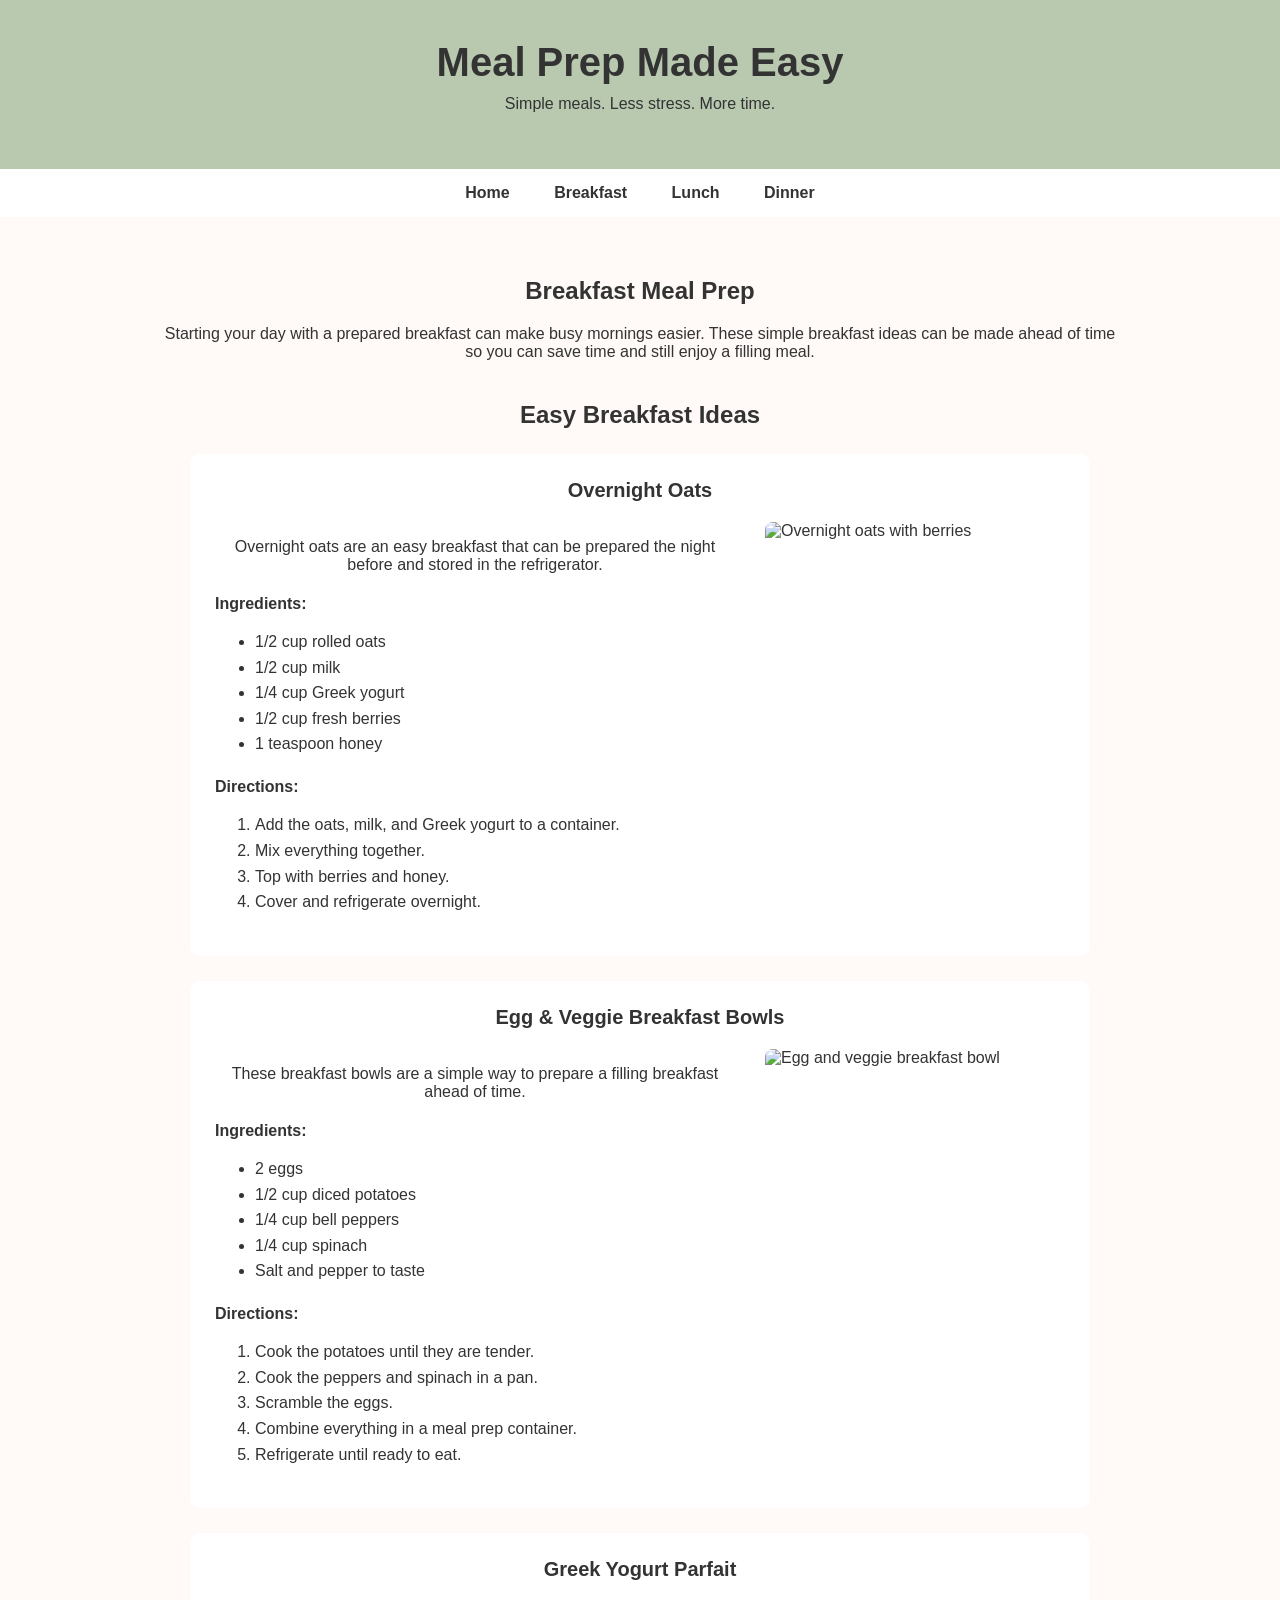
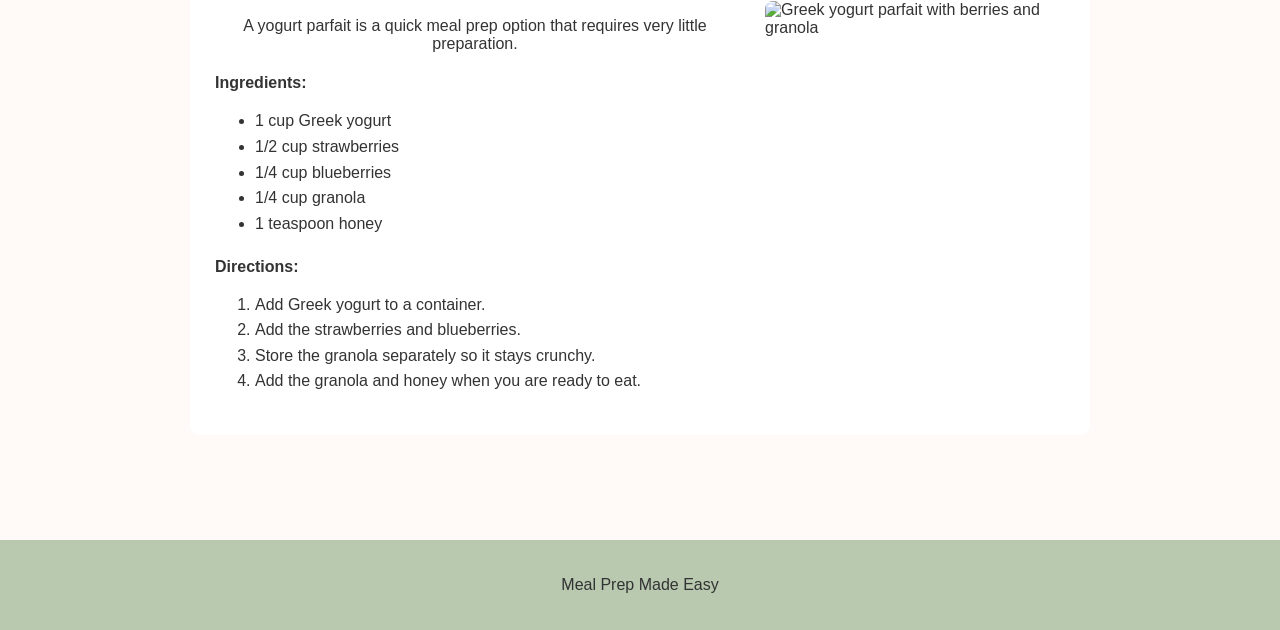
==== breakfast.html @ dcb0118f "Add files via upload" ====
<!DOCTYPE html>
<html lang="en">
<head>
    <meta charset="UTF-8">
    <meta name="viewport" content="width=device-width, initial-scale=1.0">
    <meta name="description" content="Simple breakfast meal prep ideas for easy and convenient mornings.">
    <title>Breakfast | Meal Prep Made Easy</title>
    <link rel="stylesheet" href="style.css">
</head>

<body>
    <header>
        <h1>Meal Prep Made Easy</h1>
        <p>Simple meals. Less stress. More time.</p>
    </header>

    <nav>
        <a href="index.html">Home</a>
        <a href="breakfast.html">Breakfast</a>
        <a href="lunch.html">Lunch</a>
        <a href="#">Dinner</a>
    </nav>

    <main>
        <section class="intro">
            <h2>Breakfast Meal Prep</h2>
            <p>
                Starting your day with a prepared breakfast can make busy
                mornings easier. These simple breakfast ideas can be made
                ahead of time so you can save time and still enjoy a
                filling meal.
            </p>
        </section>

        <section class="recipes">
    <h2>Easy Breakfast Ideas</h2>

    <div class="recipe">
        <h3>Overnight Oats</h3>
        <div class="recipe-content">
    <div class="recipe-text">
        <p>
            Overnight oats are an easy breakfast that can be prepared the
            night before and stored in the refrigerator.
        </p>

        <h4>Ingredients:</h4>
        <ul>
            <li>1/2 cup rolled oats</li>
            <li>1/2 cup milk</li>
            <li>1/4 cup Greek yogurt</li>
            <li>1/2 cup fresh berries</li>
            <li>1 teaspoon honey</li>
        </ul>

        <h4>Directions:</h4>
        <ol>
            <li>Add the oats, milk, and Greek yogurt to a container.</li>
            <li>Mix everything together.</li>
            <li>Top with berries and honey.</li>
            <li>Cover and refrigerate overnight.</li>
        </ol>
        </div>

    <img class="recipe-img" src="images/overnight-oats.jpg" alt="Overnight oats with berries">
</div>
    </div>

    <div class="recipe">
        <h3>Egg & Veggie Breakfast Bowls</h3>
        <div class="recipe-content">
    <div class="recipe-text">
        <p>
            These breakfast bowls are a simple way to prepare a filling
            breakfast ahead of time.
        </p>

        <h4>Ingredients:</h4>
        <ul>
            <li>2 eggs</li>
            <li>1/2 cup diced potatoes</li>
            <li>1/4 cup bell peppers</li>
            <li>1/4 cup spinach</li>
            <li>Salt and pepper to taste</li>
        </ul>

        <h4>Directions:</h4>
        <ol>
            <li>Cook the potatoes until they are tender.</li>
            <li>Cook the peppers and spinach in a pan.</li>
            <li>Scramble the eggs.</li>
            <li>Combine everything in a meal prep container.</li>
            <li>Refrigerate until ready to eat.</li>
        </ol>
        </div>

    <img class="recipe-img" src="images/veggie-bowl.jpg" alt="Egg and veggie breakfast bowl">
</div>
    </div>

    <div class="recipe">
        <h3>Greek Yogurt Parfait</h3>
        <div class="recipe-content">
    <div class="recipe-text">
        <p>
            A yogurt parfait is a quick meal prep option that requires
            very little preparation.
        </p>

        <h4>Ingredients:</h4>
        <ul>
            <li>1 cup Greek yogurt</li>
            <li>1/2 cup strawberries</li>
            <li>1/4 cup blueberries</li>
            <li>1/4 cup granola</li>
            <li>1 teaspoon honey</li>
        </ul>

        <h4>Directions:</h4>
        <ol>
            <li>Add Greek yogurt to a container.</li>
            <li>Add the strawberries and blueberries.</li>
            <li>Store the granola separately so it stays crunchy.</li>
            <li>Add the granola and honey when you are ready to eat.</li>
        </ol>
        </div>

    <img class="recipe-img" src="images/yogurt-parfait.jpg" alt="Greek yogurt parfait with berries and granola">
</div>
    </div>
</section>
    </main>

    <footer>
        <p>Meal Prep Made Easy</p>
    </footer>
</body>
</html>
---- style.css ----
* {
    box-sizing: border-box;
}

body {
    margin: 0;
    font-family: Arial, sans-serif;
    background-color: #fffaf7;
    color: #333333;
}

header {
    text-align: center;
    padding: 40px 20px;
    background-color: #b8c9b0;
}

header h1 {
    margin: 0;
    font-size: 2.5em;
}

header p {
    margin-top: 10px;
}

nav {
    text-align: center;
    padding: 15px;
    background-color: #ffffff;
}

nav a {
    color: #333333;
    text-decoration: none;
    margin: 0 20px;
    font-weight: bold;
}

nav a:hover {
    text-decoration: underline;
}

main {
    max-width: 1000px;
    margin: auto;
    padding: 40px 20px;
}

.intro {
    text-align: center;
    margin-bottom: 40px;
}

.meal-options {
    display: flex;
    gap: 20px;
}

.meal {
    flex: 1 1 0;
    min-width: 0;
    padding: 25px;
    background-color: #ffffff;
    border-radius: 10px;
    text-align: center;
}

.meal img {
    width: 100%;
    height: 140px;
    object-fit: cover;
    border-radius: 8px;
}

footer {
    text-align: center;
    padding: 20px;
    background-color: #b8c9b0;
    margin-top: 40px;
}

@media (max-width: 700px) {
    .meal-options {
        flex-direction: column;
    }

    nav a {
        display: block;
        margin: 10px;
    }
}

.meal h3 {
    font-family: Arial, sans-serif;
    font-size: 20px;
    font-weight: bold;
    margin: 0 0 20px 0;
}
.recipes {
    max-width: 900px;
    margin: 0 auto;
}

.recipes > h2 {
    text-align: center;
    margin-bottom: 25px;
}

.recipe {
    background-color: #ffffff;
    padding: 25px;
    margin-bottom: 25px;
    border-radius: 10px;
}

.recipe h3 {
    text-align: center;
    font-size: 20px;
    margin-top: 0;
}

.recipe h4 {
    margin-bottom: 5px;
}

.recipe ul,
.recipe ol {
    line-height: 1.6;
}

.recipe p {
    text-align: center;
}
.recipe-content {
    display: flex;
    gap: 30px;
    align-items: flex-start;
}

.recipe-text {
    flex: 1;
}

.recipe-img {
    width: 300px;
    height: 300px;
    object-fit: cover;
    border-radius: 8px;
}

@media (max-width: 700px) {
    .recipe-content {
        flex-direction: column;
    }

    .recipe-img {
        width: 100%;
        height: 250px;
    }
}
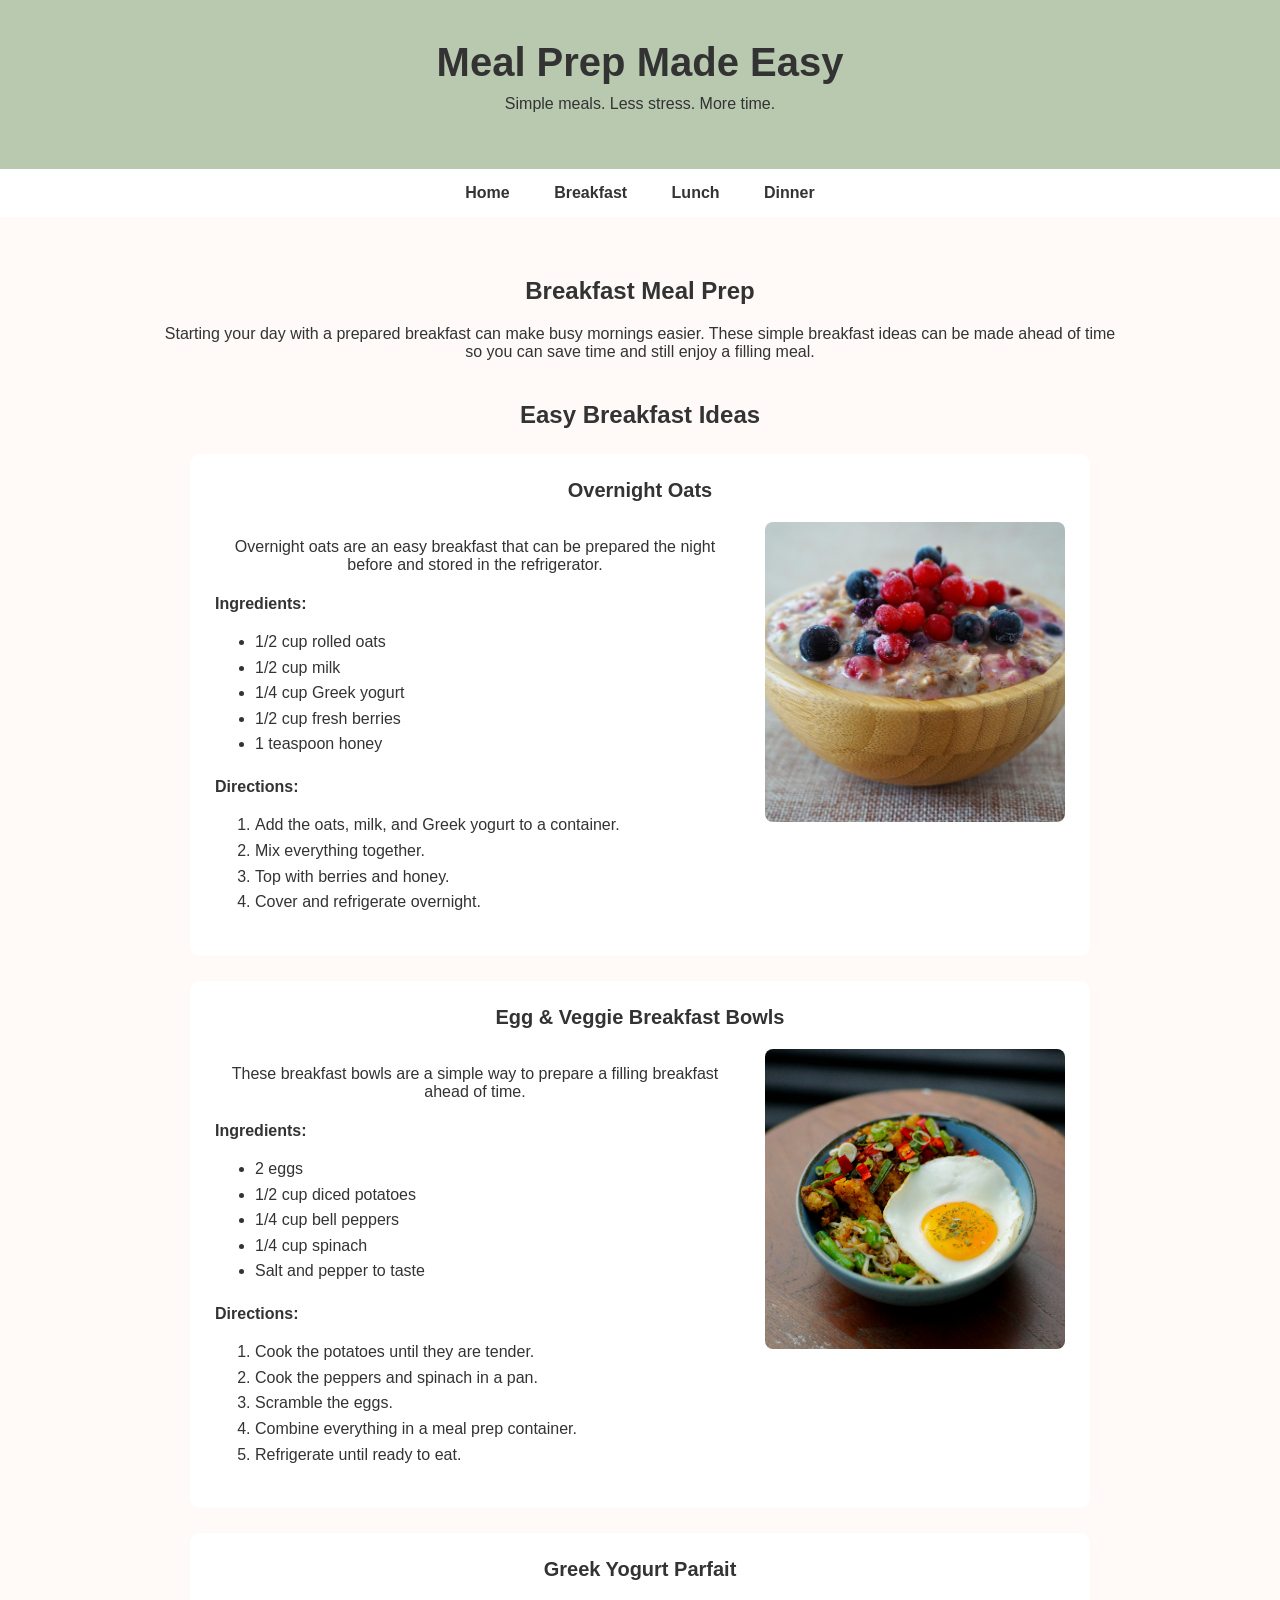
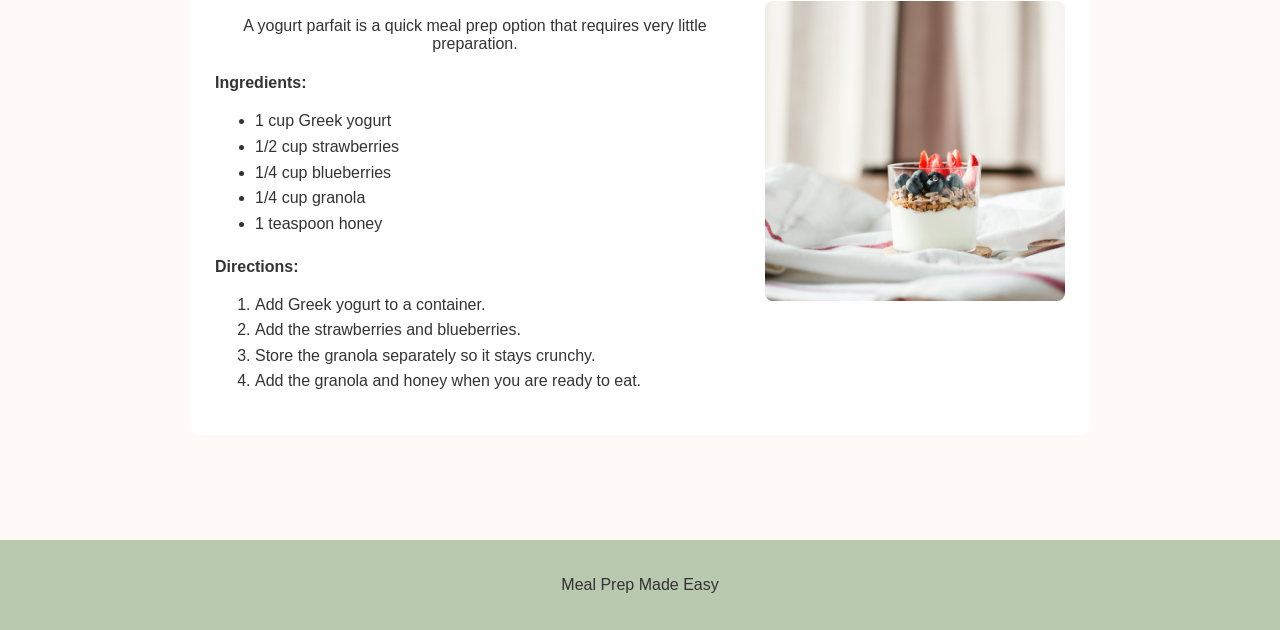
==== commit 1ed93b3a: "Add files via upload" ====
--- a/breakfast.html
+++ b/breakfast.html
@@ -18,7 +18,7 @@
         <a href="index.html">Home</a>
         <a href="breakfast.html">Breakfast</a>
         <a href="lunch.html">Lunch</a>
-        <a href="#">Dinner</a>
+        <a href="dinner.html">Dinner</a>
     </nav>
 
     <main>
--- a/style.css
+++ b/style.css
@@ -158,4 +158,96 @@
         width: 100%;
         height: 250px;
     }
+}
+
+.meal-guide {
+    text-align: center;
+    margin-top: 40px;
+}
+
+.meal-guide table {
+    margin: 20px auto;
+    border-collapse: collapse;
+    width: 70%;
+    max-width: 650px;
+    background-color: #ffffff;
+    border-radius: 10px;
+    overflow: hidden;
+}
+
+.meal-guide th,
+.meal-guide td {
+    padding: 15px;
+    text-align: center;
+    border-bottom: 1px solid #dddddd;
+}
+
+.meal-guide th {
+    background-color: #b8c9b0;
+}
+
+.meal-guide tr:last-child td {
+    border-bottom: none;
+}
+
+.meal-form {
+    max-width: 650px;
+    margin: 50px auto;
+}
+
+.meal-form h2,
+.meal-form p {
+    text-align: center;
+}
+
+.meal-form form {
+    background-color: #ffffff;
+    padding: 30px;
+    border-radius: 10px;
+    display: flex;
+    flex-direction: column;
+}
+
+.meal-form label {
+    font-weight: bold;
+    margin-top: 15px;
+    margin-bottom: 5px;
+}
+
+.meal-form input,
+.meal-form select,
+.meal-form textarea {
+    width: 100%;
+    padding: 10px;
+    border: 1px solid #cccccc;
+    border-radius: 5px;
+    font-family: Arial, sans-serif;
+}
+
+.meal-form textarea {
+    resize: vertical;
+}
+
+.meal-form input[type="submit"] {
+    width: auto;
+    margin: 20px auto 0;
+    padding: 10px 30px;
+    background-color: #b8c9b0;
+    border: none;
+    font-weight: bold;
+    cursor: pointer;
+}
+
+.meal-video {
+    text-align: center;
+    margin-top: 40px;
+}
+
+.meal-video video {
+    width: 100%;
+    max-width: 350px;
+    height: 450px;
+    object-fit: cover;
+    border-radius: 10px;
+    margin-top: 15px;
 }
